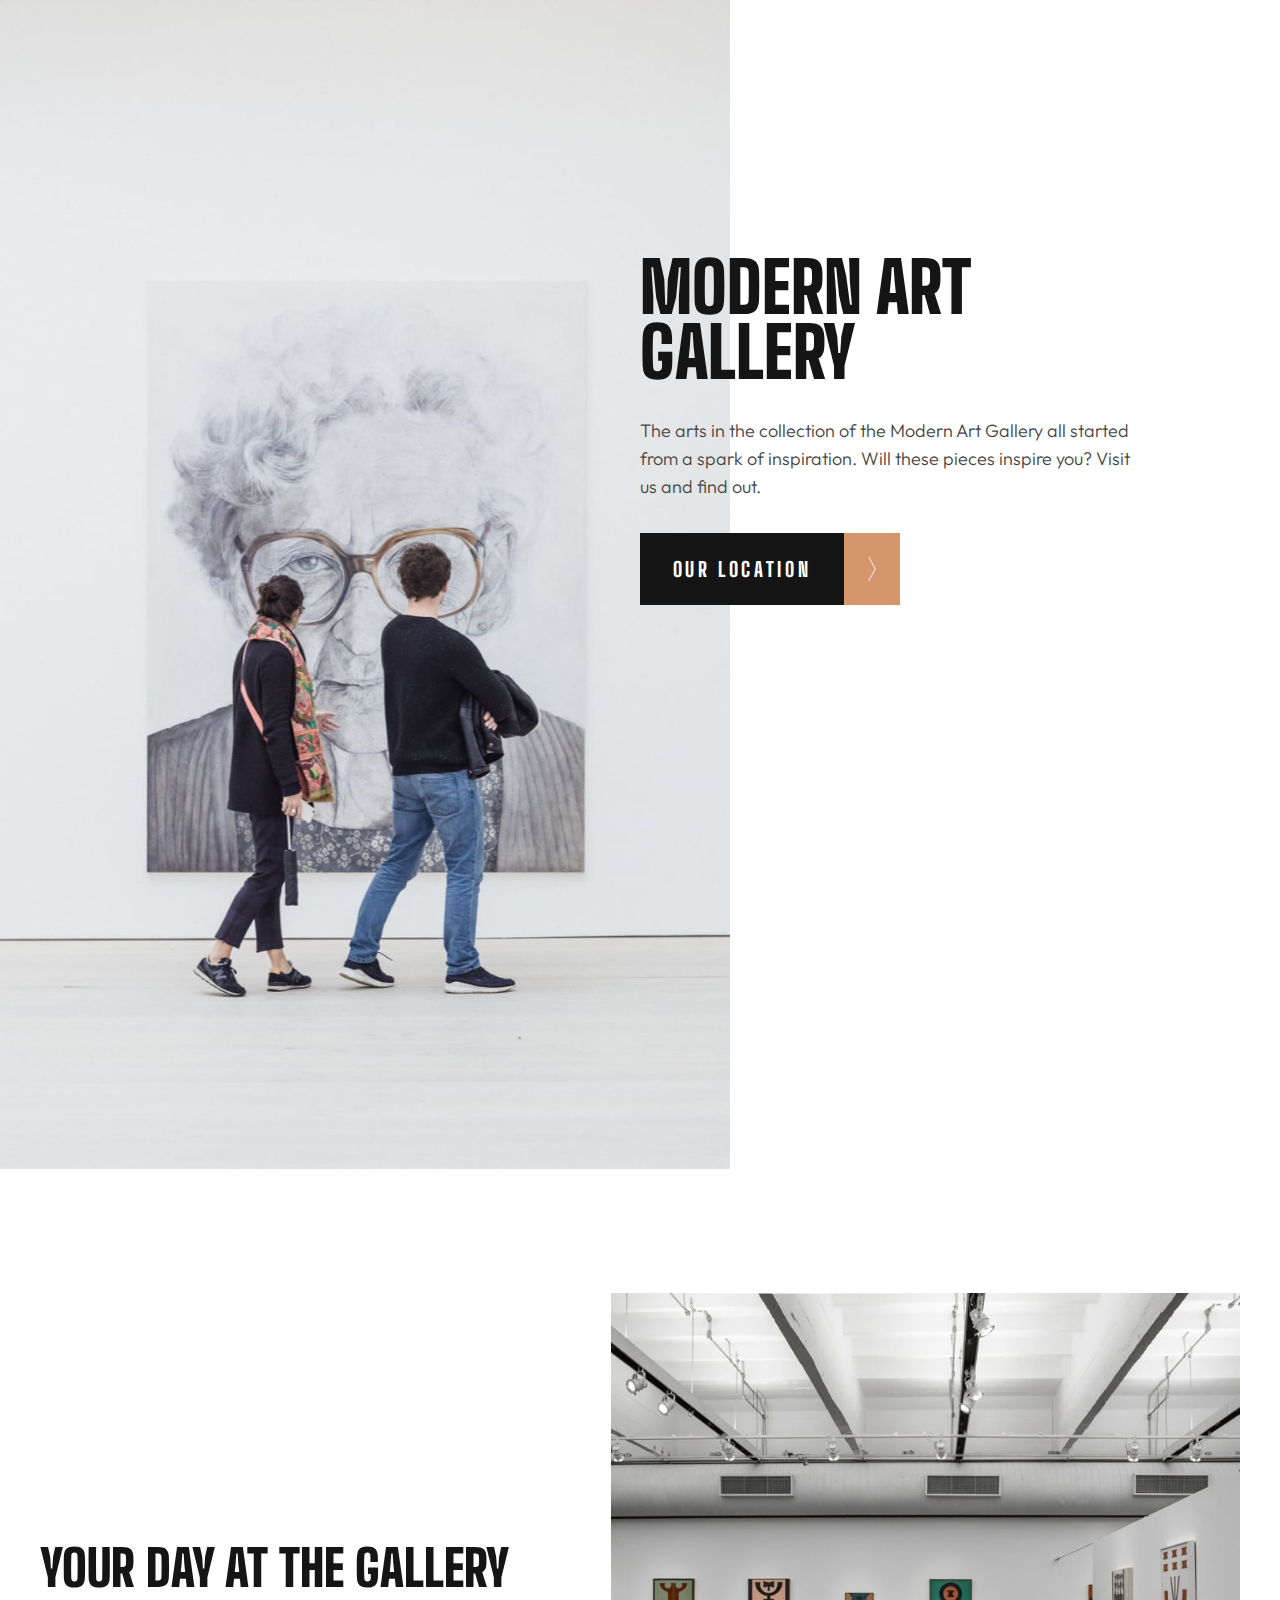
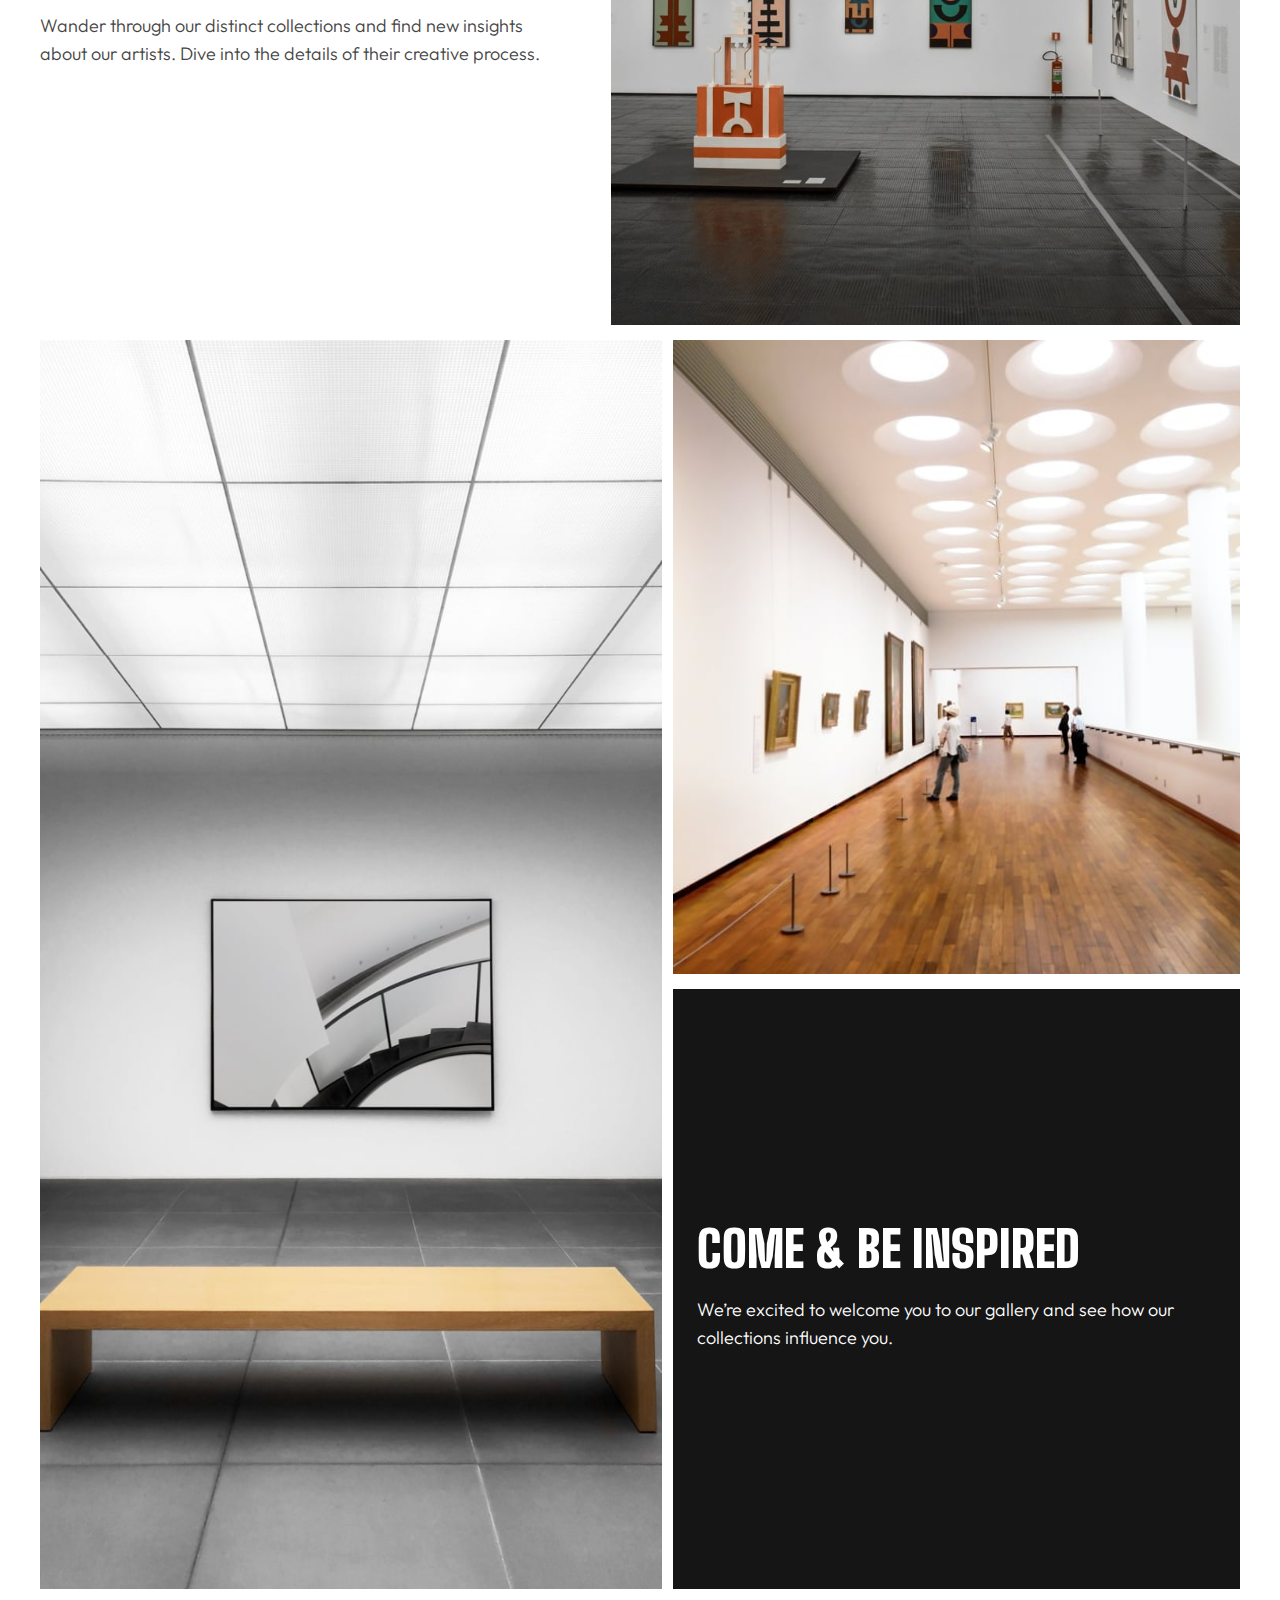
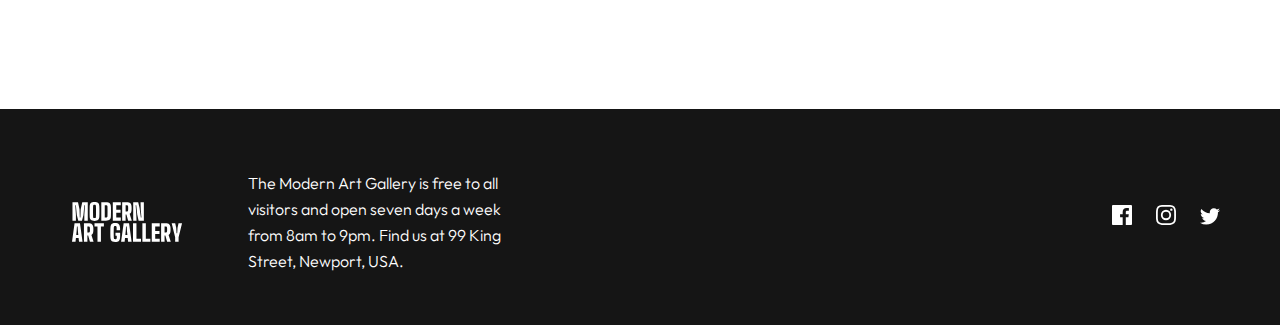
==== index.html @ 463954aa "Add index.html and styles completed for mobile tablet and desktop, add all imagies" ====
<!DOCTYPE html>
<html lang="en">
<head>
  <meta charset="UTF-8">
  <meta name="viewport" content="width=device-width, initial-scale=1.0">

  <link rel="icon" type="image/png" sizes="32x32" href="./assets/favicon-32x32.png">
  <link rel="stylesheet" href="index.css">
  
  <title>Frontend Mentor | Art gallery website</title>
</head>
<body>

  <main>
    <img class="img-tablet  imgs-tablet" src="assets/tablet/image-hero@2x.jpg" alt="gallery">
    <div class="black-box-desktop">
      <div class="black-box bg-black"></div>
      <div>
        <img class="img-desktop img-desktop-1" src="assets/desktop/image-hero@2x.jpg" alt="gallery">
      </div>
    </div>
    <section class="main-section">
      <div>
        <img class="img-1 img-mobile" src="assets/mobile/image-hero@2x.jpg" alt="">
      </div>
      <div class="m-left-right-16 button-p-desktop">
        <h1 class="heading-xl">Modern Art Gallery</h1>
        <p class="paragraph-grey">
          The arts in the collection of the Modern Art Gallery all started 
          from a spark of inspiration. Will these pieces inspire you? Visit 
          us and find out.
        </p>
      </div>
      <a href="location.html" target="_blank">
        <div class="m-left-right-16 button">
          <button class="button-1 bg-black">Our location</button>
          <div class="button-arrow bg-gold">
            <img class="arrow" src="assets/icon-arrow-right.svg" alt="arrow icon">
          </div>
        </div>
      </a>
    </section>
    <section class="tablet-section-2 m-left-right-16">
      <div>
        <img class="img-2 img-mobile" src="assets/mobile/image-grid-1@2x.jpg" alt="gallery">
      </div>
      <div class="part-2">
        <div class="sub-heading-and-p">
          <h2 class="heading-l">Your day at the gallery</h2>
          <p class="paragraph-grey">
            Wander through our distinct collections and find new insights about 
            our artists. Dive into the details of their creative process.        
          </p>
        </div>
        <div>
          <img class="img-tablet-1 imgs-tablet" src="assets/tablet/image-grid-1@2x.jpg" alt="gallery">
          <img src="assets/desktop/image-grid-1@2x.jpg" alt="gallery" class="img-desktop img-desktop-2">
        </div>
      </div>
      <div>
        <img class="m-bottom-16 img-3 img-mobile" src="assets/mobile/image-grid-2@2x.jpg" alt="gallery">
      </div>
      <div>
        <img class="m-bottom-16 img-4 img-mobile" src="assets/mobile/image-grid-3@2x.jpg" alt="gallery">
      </div>
      <div class="tablet-part-3">
        <img class="img-tablet-2 imgs-tablet" src="assets/tablet/image-grid-2@2x.jpg" alt="gallery">
        <img src="assets/desktop/image-grid-2@2x.jpg" alt="gallery" class="img-desktop img-desktop-3">
        <div class="m-btwn-photos">
          <div>
            <img class="img-tablet-3 imgs-tablet" src="assets/tablet/image-grid-3@2x.jpg" alt="gallery">
            <img src="assets/desktop/image-grid-3@2x.jpg" alt="gallery" class="img-desktop img-desktop-4">
          </div>
          <div class="bg-black black-div">
            <h2 class="heading-white">Come &amp; be inspired</h2>
            <p class="paragraph-white">
              We’re excited to welcome you to our gallery and see how our collections 
              influence you.        
            </p>
          </div>
        </div>
      </div>
    </section>
  </main>
  <footer class="bg-black footer">
    <div class="footer-div">
      <img class="logo" src="assets/logo-light.svg" alt="logo">
      <p class="paragraph-xs">
        The Modern Art Gallery is free to all visitors and open seven days a week 
        from 8am to 9pm. Find us at 99 King Street, Newport, USA.      
      </p>
    </div>
    <div class="icons">
      <svg class="icon" width="20" height="20" xmlns="http://www.w3.org/2000/svg"><path d="M18.896 0H1.104C.494 0 0 .494 0 1.104v17.793C0 19.506.494 20 1.104 20h9.58v-7.745H8.076V9.237h2.606V7.01c0-2.583 1.578-3.99 3.883-3.99 1.104 0 2.052.082 2.329.119v2.7h-1.598c-1.254 0-1.496.597-1.496 1.47v1.928h2.989l-.39 3.018h-2.6V20h5.098c.608 0 1.102-.494 1.102-1.104V1.104C20 .494 19.506 0 18.896 0Z"/></svg>
      <svg class="icon" width="20" height="20" xmlns="http://www.w3.org/2000/svg"><path d="M10 1.802c2.67 0 2.987.01 4.042.059 2.71.123 3.975 1.409 4.099 4.099.048 1.054.057 1.37.057 4.04 0 2.672-.01 2.988-.057 4.042-.124 2.687-1.387 3.975-4.1 4.099-1.054.048-1.37.058-4.041.058-2.67 0-2.987-.01-4.04-.058-2.718-.124-3.977-1.416-4.1-4.1-.048-1.054-.058-1.37-.058-4.041 0-2.67.01-2.986.058-4.04.124-2.69 1.387-3.977 4.1-4.1 1.054-.048 1.37-.058 4.04-.058ZM10 0C7.284 0 6.944.012 5.877.06 2.246.227.227 2.242.061 5.877.01 6.944 0 7.284 0 10s.012 3.057.06 4.123c.167 3.632 2.182 5.65 5.817 5.817 1.067.048 1.407.06 4.123.06s3.057-.012 4.123-.06c3.629-.167 5.652-2.182 5.816-5.817.05-1.066.061-1.407.061-4.123s-.012-3.056-.06-4.122C19.777 2.249 17.76.228 14.124.06 13.057.01 12.716 0 10 0Zm0 4.865a5.135 5.135 0 1 0 0 10.27 5.135 5.135 0 0 0 0-10.27Zm0 8.468a3.333 3.333 0 1 1 0-6.666 3.333 3.333 0 0 1 0 6.666Zm5.338-9.87a1.2 1.2 0 1 0 0 2.4 1.2 1.2 0 0 0 0-2.4Z"/></svg>
      <svg class="icon" width="20" height="17" xmlns="http://www.w3.org/2000/svg"><path d="M20 2.172a8.192 8.192 0 0 1-2.357.646 4.11 4.11 0 0 0 1.805-2.27 8.22 8.22 0 0 1-2.606.996A4.096 4.096 0 0 0 13.847.248c-2.65 0-4.596 2.472-3.998 5.037A11.648 11.648 0 0 1 1.392 1a4.109 4.109 0 0 0 1.27 5.478 4.086 4.086 0 0 1-1.858-.513c-.045 1.9 1.318 3.679 3.291 4.075a4.113 4.113 0 0 1-1.853.07 4.106 4.106 0 0 0 3.833 2.849A8.25 8.25 0 0 1 0 14.658a11.616 11.616 0 0 0 6.29 1.843c7.618 0 11.923-6.434 11.663-12.205A8.354 8.354 0 0 0 20 2.172Z"/></svg>
    </div>
  </footer>

</body>
</html>
---- index.css ----
/* Font Family */
@import url('https://fonts.googleapis.com/css2?family=Big+Shoulders+Display:wght@800;900&display=swap');
@import url('https://fonts.googleapis.com/css2?family=Outfit:wght@300&display=swap');
/* font-family: 'Big Shoulders Display', cursive; 
    font-family: 'Outfit', sans-serif;*/

/* Colors */
.bg-gold {
    background-color: #D5966C;
}
.bg-black {
    background-color: #151515;
}

/* Button */
.button {
    width: 260px;
    height: 72px;
    display: flex;
    margin-bottom: 120px;
}
.button-1 {
    width: 204px;
    height: 72px;
    font-family: 'Big Shoulders Display';
    text-transform: uppercase;
    font-weight: 800;
    font-size: 20px;
    line-height: 24px;
    letter-spacing: 3.63636px;
    color: #FFFFFF;
    border: none;
}
.button-arrow {
    width: 56px;
    height: 72px;
    display: flex;
    justify-content: center;
    align-items: center;
}
.arrow {
    height: 24px;
    width: 8px;
}

.button:hover .button-1 {
    background-color: #D5966C;
    cursor: pointer;
}

.button:hover .button-arrow {
    background-color: #151515;
    cursor: pointer;
}

/* Typography */
.heading-xl {
    font-family: 'Big Shoulders Display';
    font-weight: 900;
    font-size: 60px;
    line-height: 55px;
    text-transform: uppercase;
    color: #151515;
    margin: 32px 0;
}
.paragraph-grey {
    font-family: 'Outfit';
    font-weight: 300;
    font-size: 18px;
    line-height: 28px;
    color: #444444;
    margin-bottom: 32px;
}
.heading-l {
    font-family: 'Big Shoulders Display';
    font-weight: 900;
    font-size: 50px;
    line-height: 45px;
    text-transform: uppercase;
    color: #151515;
    margin: 25px 0 21px;
}
.heading-white {
    font-family: 'Big Shoulders Display';
    font-style: normal;
    font-weight: 900;
    font-size: 50px;
    line-height: 45px;
    text-transform: uppercase;
    color: #FFFFFF;
    padding: 48px 24px 24px;
}
.paragraph-white {
    font-family: 'Outfit';
    font-style: normal;
    font-weight: 300;
    font-size: 18px;
    line-height: 28px;
    color: #FFFFFF;
    padding: 0 24px 47px;
}
.paragraph-xs {
    font-family: 'Outfit';
    font-style: normal;
    font-weight: 300;
    font-size: 16px;
    line-height: 26px;
    color: #FFFFFF;
    margin: 0 32px 38px;
}

/* Margins */
.m-bottom-16 {
    margin-bottom: 16px
}
.m-left-right-16 {
    margin: 0 16px;
}

/* other styles */
* {
    box-sizing: border-box;
    margin: 0;
    padding: 0;
    text-decoration: none;
}

.img-tablet, .img-tablet-1, .img-tablet-2, .img-tablet-3 {
    display: none;
}

.img-desktop {
    display: none;
}

.black-div {
    width: 343px;
    height: 293px;
    margin-bottom: 120px;
}


.img-1, .img-2, .img-3, .img-4 {
    width: 100%;
}

.img-2 {
    margin-top: 120px;
}

footer {
    height: 336px;
}

.logo {
    padding: 48px 0 38px 32px;
}

.icons {
    margin-left: 32px;
}

.icon {
    margin-right: 20px;
    fill: #FFFFFF;
}

.icon:hover {
    fill: #D5966C;
    cursor: pointer;
}


/* Styles for Tablet */

@media only screen and (min-width: 768px) {
    .img-mobile {
        display: none;
    }
    .img-tablet {
        display: inline;
        width: 57%;
    }
    main {
        position: relative;
    }
    .m-left-right-16 {
        margin: 0;
    }
    .main-section {
        position: absolute;
        top: 7%;
        left: 50%;
        max-width: 500px;
        margin-right: 40px;
    }
    .tablet-section-2 {
        margin: 0 40px;
    }
    .heading-xl {
        font-size: 70px;
        line-height: 65px;
    }
    
    .img-tablet-1 {
        display: inline;
        width: 100%;
    }
    .part-2 {
        display: flex;
        align-items: center;
        justify-content: space-between;
        margin: 120px 0 11px;
    }
    .sub-heading-and-p {
        margin-right: 68px;
        width: 53%;
    }
    .img-tablet-2 {
        display: inline;
        width: 51.8%;
    }
    .img-tablet-3 {
        display: inline;
        width: 100%;
        margin-bottom: 11px;
    }
    .black-div {
        width: 100%;
        height: auto;
        min-height: 600px;
        margin: 0;
        display: flex;
        flex-direction: column;
        justify-content: center;
    }
    .tablet-part-3 {
        margin-bottom: 120px;
        display: flex;
    }
    .m-btwn-photos {
        margin-left: 11px;
    }
    .footer {
        display: flex;
        align-items: center;
        height: 216px;
        justify-content: space-between;
    }
    .footer-div {
        display: flex;
        align-items: center;
    }
    .logo {
        margin-left: 40px;
    }
    .paragraph-xs {
        width: 281px;
        margin-left: 64.95px;
        padding-top: 48px;
    }
    .icons {
        margin-right: 40px;
    }
}

/* Styles for Desktop */

@media only screen and (min-width: 1440px) {
    .imgs-tablet {
        display: none;
    }
    .img-desktop {
        display: inline;
    }
    .black-box-desktop {
        display: flex;
    }
    .black-box {
        width: 25%;
        height: 720px;
    }
    .img-desktop-1 {
        width: 45%;
    }
    .heading-xl {
        color: white;
        mix-blend-mode: difference;
        width: 450px;
        position: absolute;
        top: 142px;
        left: -672px;
        font-size: 96px;
        line-height: 88px;
    }
    .heading-l {
        font-size: 60px;
        line-height: 60px;
    }
    .heading-white {
        font-size: 60px;
        line-height: 60px;
        width: 350px;
    }
    .paragraph-white {
        font-size: 22px;
        line-height: 32px;
        width: 350px;
    }
    .black-div {
        padding-left: 30px;
    }
    .main-section {
        top: 0;
        left: 52%;
    }
    .paragraph-grey {
        width: 350px;
        font-size: 22px;
        line-height: 32px;
    }
    .button-p-desktop {
        margin-top: 169px;
    }
    .tablet-section-2 {
        margin: 0 165px;
    }
    .icons {
        margin-right: 165px;
    }
    .logo {
        margin-left: 165px;
        padding: 0;
    }
    .paragraph-xs {
        width: 389px;
        margin-left: 143px;
    }
    .img-desktop-2 {
        width: 100%;
    }
    .sub-heading-and-p {
        margin-right: 125px;
    }
    .img-desktop-3 {
        width: 50%;
        margin-right: 30px;
    }
    .img-desktop-4 {
        width: 100%;
        margin-bottom: 30px;
    }
    .tablet-part-3 {
        margin-top: 30px;
    }
    .paragraph-xs {
        font-size: 18px;
        line-height: 28px;
    }
}
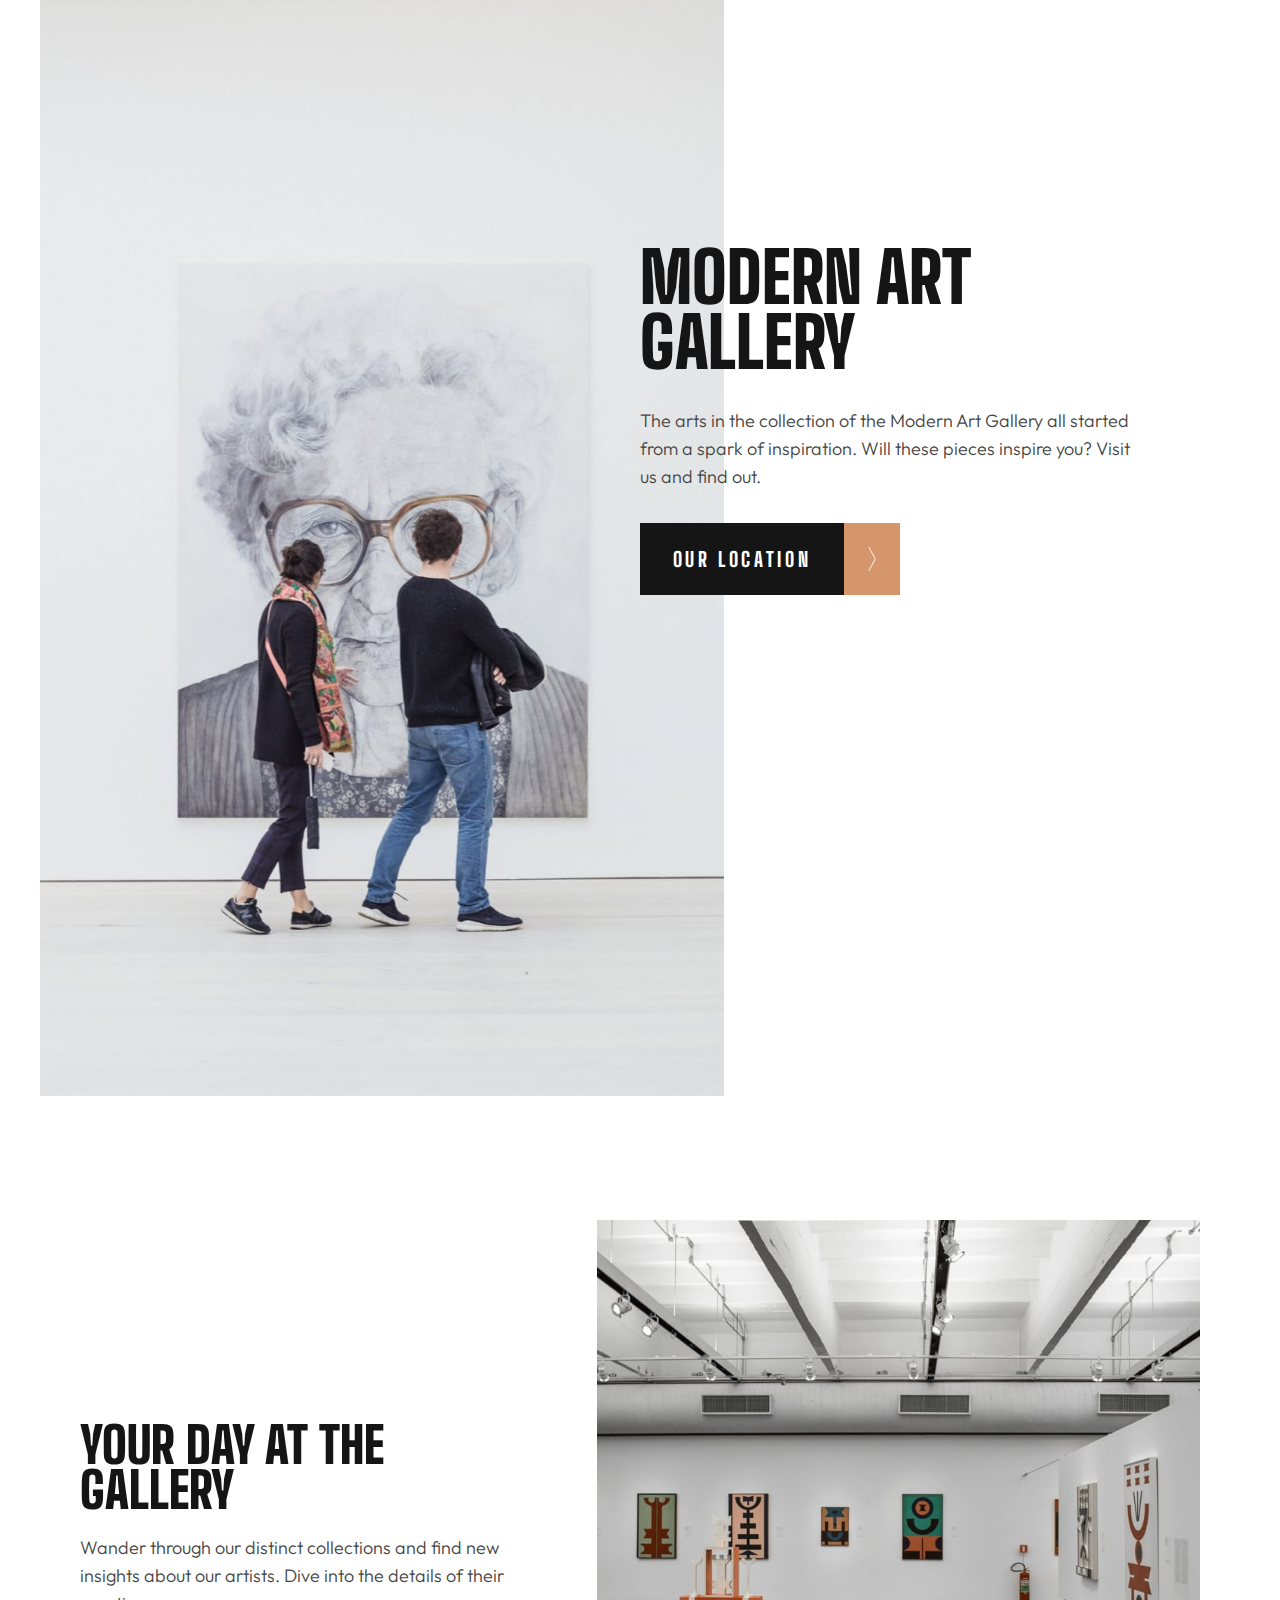
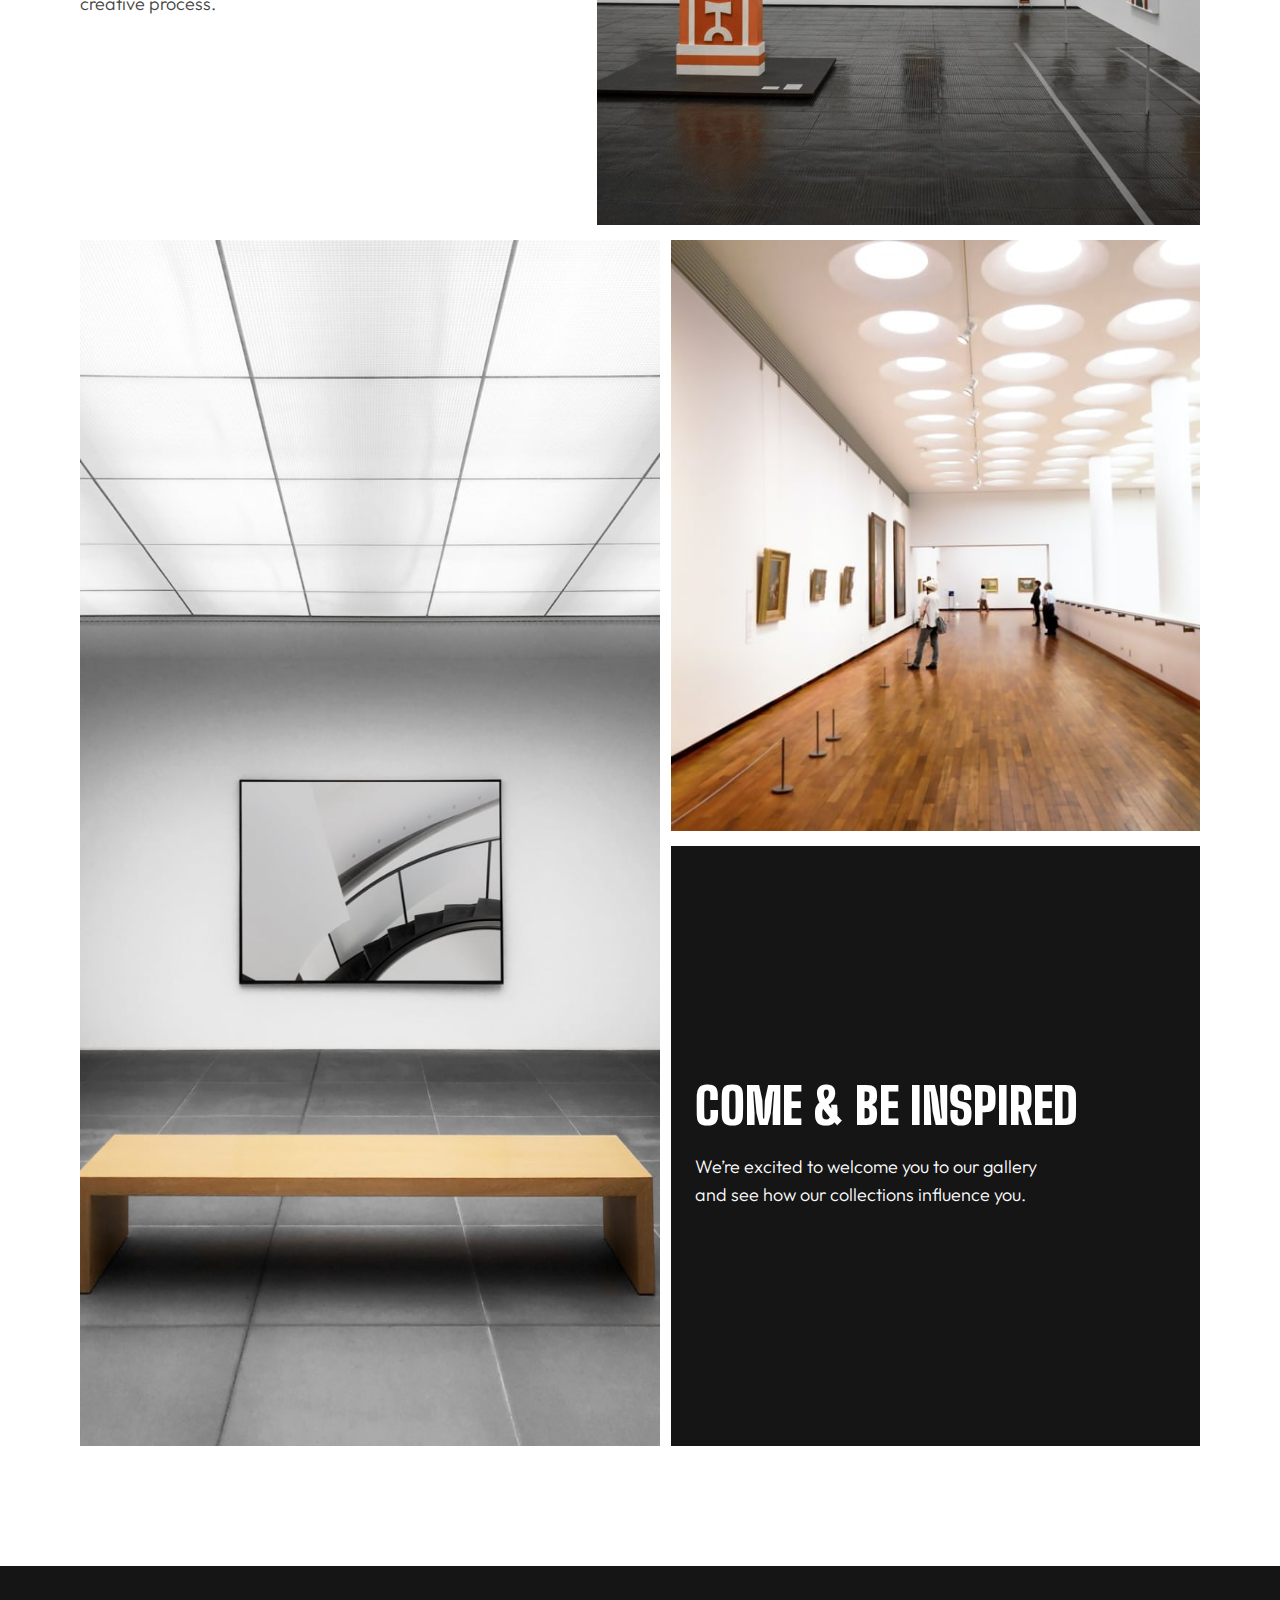
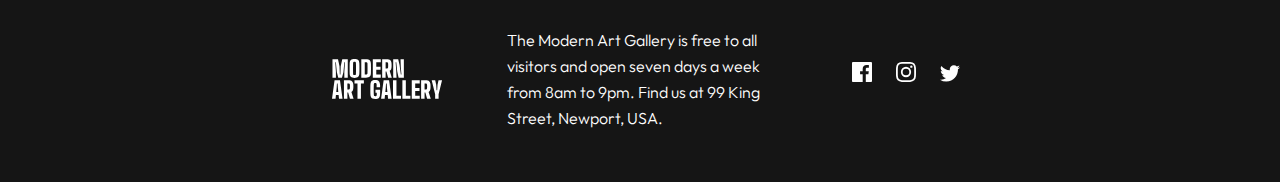
==== commit 216efece: "Add files via upload" ====
--- a/index.html
+++ b/index.html
@@ -25,13 +25,13 @@
       </div>
       <div class="m-left-right-16 button-p-desktop">
         <h1 class="heading-xl">Modern Art Gallery</h1>
-        <p class="paragraph-grey">
+        <p class="paragraph-grey relative-desktop">
           The arts in the collection of the Modern Art Gallery all started 
           from a spark of inspiration. Will these pieces inspire you? Visit 
           us and find out.
         </p>
       </div>
-      <a href="location.html" target="_blank">
+      <a href="location.html">
         <div class="m-left-right-16 button">
           <button class="button-1 bg-black">Our location</button>
           <div class="button-arrow bg-gold">
@@ -83,19 +83,21 @@
     </section>
   </main>
   <footer class="bg-black footer">
-    <div class="footer-div">
-      <img class="logo" src="assets/logo-light.svg" alt="logo">
-      <p class="paragraph-xs">
-        The Modern Art Gallery is free to all visitors and open seven days a week 
-        from 8am to 9pm. Find us at 99 King Street, Newport, USA.      
-      </p>
-    </div>
-    <div class="icons">
-      <svg class="icon" width="20" height="20" xmlns="http://www.w3.org/2000/svg"><path d="M18.896 0H1.104C.494 0 0 .494 0 1.104v17.793C0 19.506.494 20 1.104 20h9.58v-7.745H8.076V9.237h2.606V7.01c0-2.583 1.578-3.99 3.883-3.99 1.104 0 2.052.082 2.329.119v2.7h-1.598c-1.254 0-1.496.597-1.496 1.47v1.928h2.989l-.39 3.018h-2.6V20h5.098c.608 0 1.102-.494 1.102-1.104V1.104C20 .494 19.506 0 18.896 0Z"/></svg>
-      <svg class="icon" width="20" height="20" xmlns="http://www.w3.org/2000/svg"><path d="M10 1.802c2.67 0 2.987.01 4.042.059 2.71.123 3.975 1.409 4.099 4.099.048 1.054.057 1.37.057 4.04 0 2.672-.01 2.988-.057 4.042-.124 2.687-1.387 3.975-4.1 4.099-1.054.048-1.37.058-4.041.058-2.67 0-2.987-.01-4.04-.058-2.718-.124-3.977-1.416-4.1-4.1-.048-1.054-.058-1.37-.058-4.041 0-2.67.01-2.986.058-4.04.124-2.69 1.387-3.977 4.1-4.1 1.054-.048 1.37-.058 4.04-.058ZM10 0C7.284 0 6.944.012 5.877.06 2.246.227.227 2.242.061 5.877.01 6.944 0 7.284 0 10s.012 3.057.06 4.123c.167 3.632 2.182 5.65 5.817 5.817 1.067.048 1.407.06 4.123.06s3.057-.012 4.123-.06c3.629-.167 5.652-2.182 5.816-5.817.05-1.066.061-1.407.061-4.123s-.012-3.056-.06-4.122C19.777 2.249 17.76.228 14.124.06 13.057.01 12.716 0 10 0Zm0 4.865a5.135 5.135 0 1 0 0 10.27 5.135 5.135 0 0 0 0-10.27Zm0 8.468a3.333 3.333 0 1 1 0-6.666 3.333 3.333 0 0 1 0 6.666Zm5.338-9.87a1.2 1.2 0 1 0 0 2.4 1.2 1.2 0 0 0 0-2.4Z"/></svg>
-      <svg class="icon" width="20" height="17" xmlns="http://www.w3.org/2000/svg"><path d="M20 2.172a8.192 8.192 0 0 1-2.357.646 4.11 4.11 0 0 0 1.805-2.27 8.22 8.22 0 0 1-2.606.996A4.096 4.096 0 0 0 13.847.248c-2.65 0-4.596 2.472-3.998 5.037A11.648 11.648 0 0 1 1.392 1a4.109 4.109 0 0 0 1.27 5.478 4.086 4.086 0 0 1-1.858-.513c-.045 1.9 1.318 3.679 3.291 4.075a4.113 4.113 0 0 1-1.853.07 4.106 4.106 0 0 0 3.833 2.849A8.25 8.25 0 0 1 0 14.658a11.616 11.616 0 0 0 6.29 1.843c7.618 0 11.923-6.434 11.663-12.205A8.354 8.354 0 0 0 20 2.172Z"/></svg>
+    <div class="max-width">
+      <div class="footer-div">
+        <img class="logo" src="assets/logo-light.svg" alt="logo">
+        <p class="paragraph-xs">
+          The Modern Art Gallery is free to all visitors and open seven days a week 
+          from 8am to 9pm. Find us at 99 King Street, Newport, USA.      
+        </p>
+      </div>
+      <div class="icons">
+        <svg class="icon" width="20" height="20" xmlns="http://www.w3.org/2000/svg"><path d="M18.896 0H1.104C.494 0 0 .494 0 1.104v17.793C0 19.506.494 20 1.104 20h9.58v-7.745H8.076V9.237h2.606V7.01c0-2.583 1.578-3.99 3.883-3.99 1.104 0 2.052.082 2.329.119v2.7h-1.598c-1.254 0-1.496.597-1.496 1.47v1.928h2.989l-.39 3.018h-2.6V20h5.098c.608 0 1.102-.494 1.102-1.104V1.104C20 .494 19.506 0 18.896 0Z"/></svg>
+        <svg class="icon" width="20" height="20" xmlns="http://www.w3.org/2000/svg"><path d="M10 1.802c2.67 0 2.987.01 4.042.059 2.71.123 3.975 1.409 4.099 4.099.048 1.054.057 1.37.057 4.04 0 2.672-.01 2.988-.057 4.042-.124 2.687-1.387 3.975-4.1 4.099-1.054.048-1.37.058-4.041.058-2.67 0-2.987-.01-4.04-.058-2.718-.124-3.977-1.416-4.1-4.1-.048-1.054-.058-1.37-.058-4.041 0-2.67.01-2.986.058-4.04.124-2.69 1.387-3.977 4.1-4.1 1.054-.048 1.37-.058 4.04-.058ZM10 0C7.284 0 6.944.012 5.877.06 2.246.227.227 2.242.061 5.877.01 6.944 0 7.284 0 10s.012 3.057.06 4.123c.167 3.632 2.182 5.65 5.817 5.817 1.067.048 1.407.06 4.123.06s3.057-.012 4.123-.06c3.629-.167 5.652-2.182 5.816-5.817.05-1.066.061-1.407.061-4.123s-.012-3.056-.06-4.122C19.777 2.249 17.76.228 14.124.06 13.057.01 12.716 0 10 0Zm0 4.865a5.135 5.135 0 1 0 0 10.27 5.135 5.135 0 0 0 0-10.27Zm0 8.468a3.333 3.333 0 1 1 0-6.666 3.333 3.333 0 0 1 0 6.666Zm5.338-9.87a1.2 1.2 0 1 0 0 2.4 1.2 1.2 0 0 0 0-2.4Z"/></svg>
+        <svg class="icon" width="20" height="17" xmlns="http://www.w3.org/2000/svg"><path d="M20 2.172a8.192 8.192 0 0 1-2.357.646 4.11 4.11 0 0 0 1.805-2.27 8.22 8.22 0 0 1-2.606.996A4.096 4.096 0 0 0 13.847.248c-2.65 0-4.596 2.472-3.998 5.037A11.648 11.648 0 0 1 1.392 1a4.109 4.109 0 0 0 1.27 5.478 4.086 4.086 0 0 1-1.858-.513c-.045 1.9 1.318 3.679 3.291 4.075a4.113 4.113 0 0 1-1.853.07 4.106 4.106 0 0 0 3.833 2.849A8.25 8.25 0 0 1 0 14.658a11.616 11.616 0 0 0 6.29 1.843c7.618 0 11.923-6.434 11.663-12.205A8.354 8.354 0 0 0 20 2.172Z"/></svg>
+      </div>  
     </div>
   </footer>
 
 </body>
-</html>+</html>
--- a/index.css
+++ b/index.css
@@ -98,6 +98,7 @@
     line-height: 28px;
     color: #FFFFFF;
     padding: 0 24px 47px;
+    max-width: 400px;
 }
 .paragraph-xs {
     font-family: 'Outfit';
@@ -135,6 +136,7 @@
 
 .black-div {
     width: 343px;
+    min-width: 100%;
     height: 293px;
     margin-bottom: 120px;
 }
@@ -170,6 +172,9 @@
     cursor: pointer;
 }
 
+.max-width {
+    display: initial;
+}
 
 /* Styles for Tablet */
 
@@ -183,6 +188,8 @@
     }
     main {
         position: relative;
+        max-width: 1200px;
+        margin: 0 auto;
     }
     .m-left-right-16 {
         margin: 0;
@@ -262,6 +269,12 @@
     .icons {
         margin-right: 40px;
     }
+    .max-width {
+        max-width: 1200px;
+        margin: 0 auto;
+        display: flex;
+        align-items: center;
+    }
 }
 
 /* Styles for Desktop */
@@ -271,27 +284,36 @@
         display: none;
     }
     .img-desktop {
-        display: inline;
+        display: inline-block;
+    }
+    .img-desktop-1 {
+        width: 540px;
+        height: 800px;
+    }
+    .black-box {
+        width: 450px;
+        height: 800px;
     }
     .black-box-desktop {
         display: flex;
     }
-    .black-box {
-        width: 25%;
-        height: 720px;
-    }
-    .img-desktop-1 {
-        width: 45%;
-    }
     .heading-xl {
+        position: relative;
+        right: 375px;
+        mix-blend-mode: difference;
         color: white;
-        mix-blend-mode: difference;
-        width: 450px;
-        position: absolute;
-        top: 142px;
-        left: -672px;
-        font-size: 96px;
-        line-height: 88px;
+        top: 50px;
+        width: 330px;
+    }
+    .relative-desktop {
+        position: relative;
+        top: -145px;
+        left: 280px;
+    }
+    div.m-left-right-16.button {
+        position: relative;
+        left: 280px;
+        top: -110px;
     }
     .heading-l {
         font-size: 60px;
@@ -357,4 +379,4 @@
         font-size: 18px;
         line-height: 28px;
     }
-}+}
